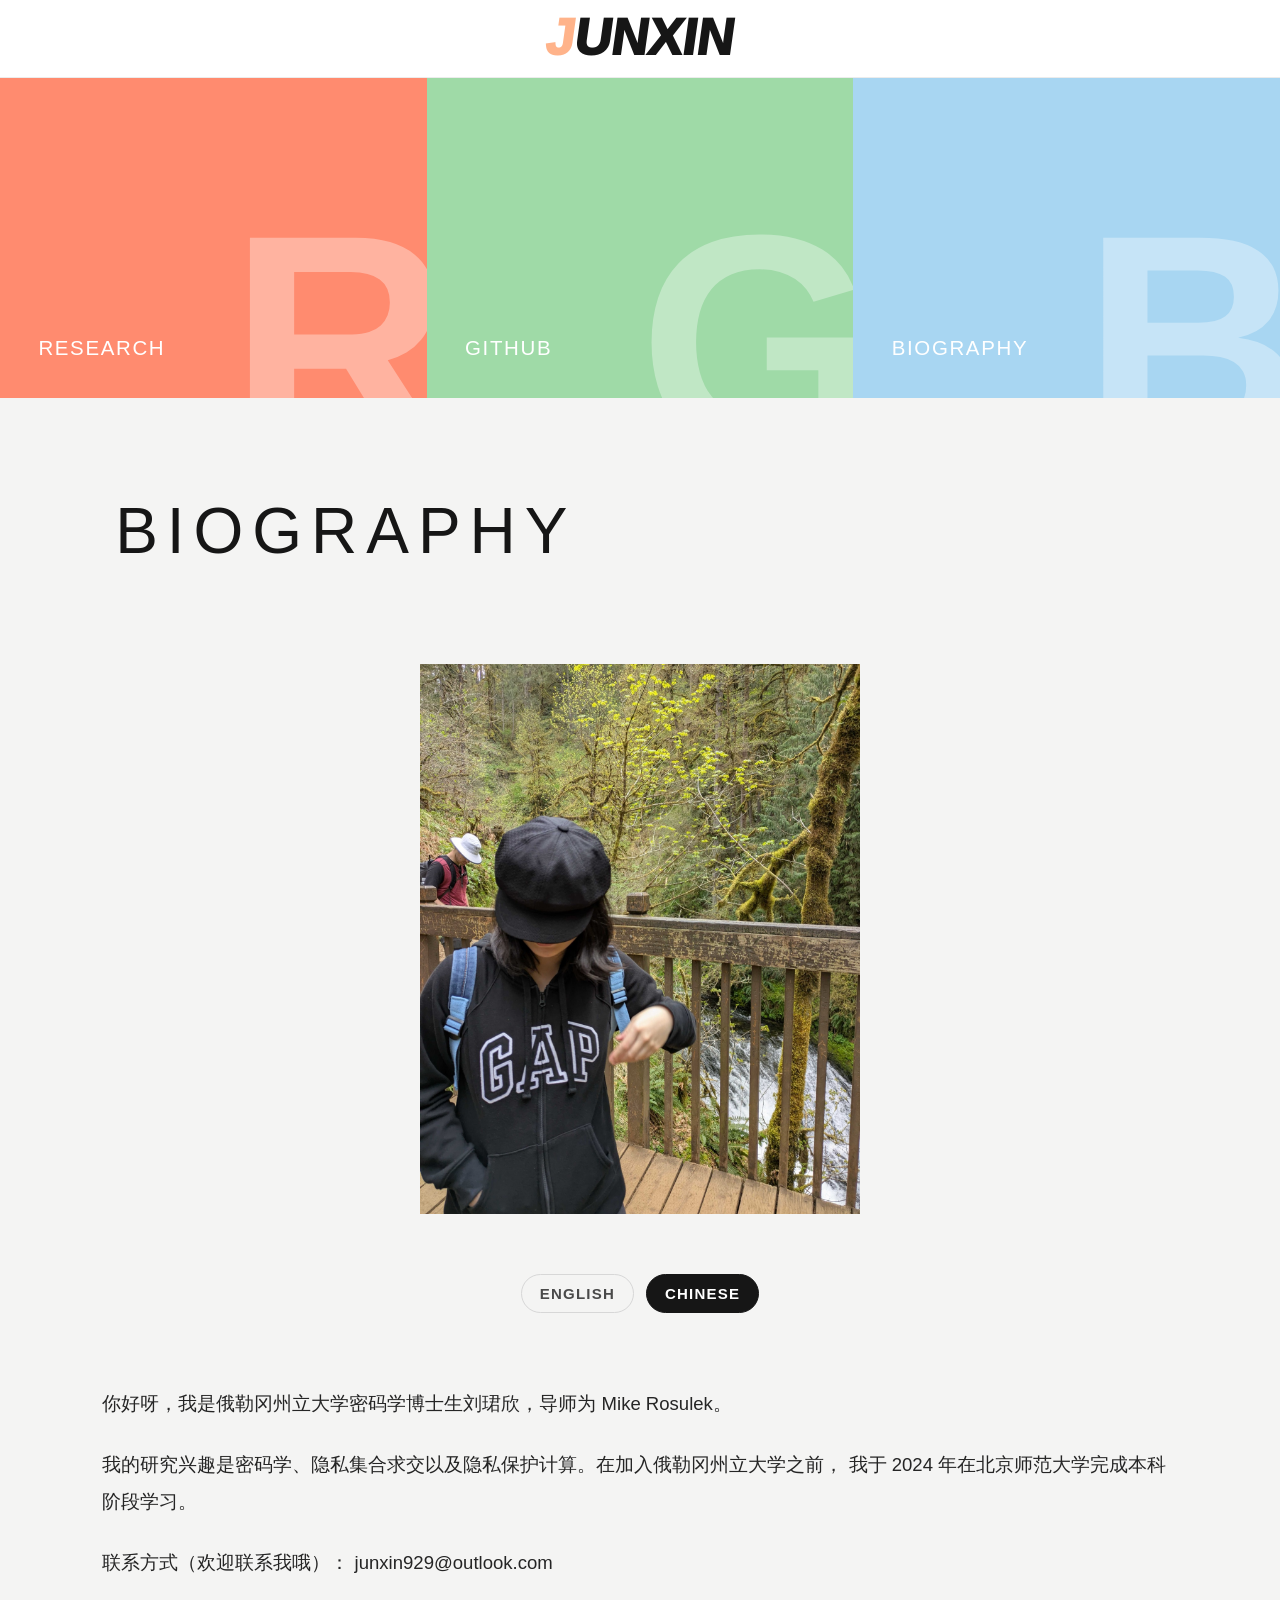
==== chinese.html @ f0408282 "Publish personal website" ====
<!doctype html>
<html lang="zh-CN">
  <head>
    <meta charset="utf-8" />
    <meta name="viewport" content="width=device-width, initial-scale=1" />
    <title>刘珺欣</title>
    <meta
      name="description"
      content="你好呀，我是俄勒冈州立大学密码学博士生，导师为 Mike Rosulek。"
    />
    <link rel="preload" href="assets/chinese-forest.jpg" as="image" />
    <link rel="stylesheet" href="styles.css" />
  </head>
  <body>
    <header class="topbar" aria-label="Primary navigation">
      <a class="logo" href="index.html" aria-label="Junxin Liu home">JUNXIN</a>
    </header>

    <main>
      <section class="entry-hero" aria-labelledby="hero-title">
        <h1 id="hero-title" class="sr-only">刘君鑫</h1>
        <a class="entry-tile entry-research" href="research.html" aria-label="Research">
          <span class="entry-letter">R</span>
          <span class="entry-label">Research</span>
        </a>
        <a class="entry-tile entry-github" href="https://github.com/junxin-L" aria-label="GitHub">
          <span class="entry-letter">G</span>
          <span class="entry-label">GitHub</span>
        </a>
        <a class="entry-tile entry-bio" href="#biography" aria-label="Biography">
          <span class="entry-letter">B</span>
          <span class="entry-label">Biography</span>
        </a>
      </section>

      <section class="biography" id="biography" aria-labelledby="bio-title">
        <div class="section-title">
          <h2 id="bio-title">BIOGRAPHY</h2>
        </div>

        <div class="bio-photo-wrap is-forest">
          <img src="assets/chinese-forest.jpg" alt="刘君鑫在森林步道前" />
        </div>

        <div class="language-switcher" aria-label="Language choices">
          <a class="language-card is-english" href="index.html">
            <span>English</span>
          </a>
          <a class="language-card is-chinese" href="chinese.html" aria-current="page">
            <span>Chinese</span>
          </a>
        </div>

        <article class="bio-copy">
          <p>
           你好呀，我是俄勒冈州立大学密码学博士生刘珺欣，导师为
           <a href="https://garbledcircus.com/">Mike Rosulek</a>。
          </p>
          <p>
            我的研究兴趣是密码学、隐私集合求交以及隐私保护计算。在加入俄勒冈州立大学之前，
            我于 2024 年在北京师范大学完成本科阶段学习。
          </p>
          <p>
            联系方式（欢迎联系我哦）：
            <a href="mailto:junxin929@outlook.com">junxin929@outlook.com</a>
          </p>
        </article>
      </section>
    </main>
  </body>
</html>
---- styles.css ----
:root {
  --paper: #f4f4f3;
  --white: #ffffff;
  --ink: #161616;
  --soft-ink: #4a4a4a;
  --line: #dddddd;
  --orange: #ffb38a;
  --coral: #ff8b6f;
  --lime: #9fdaa7;
  --pink: #ff9fcb;
  --sky: #a8d6f2;
  --yellow: #f6b23d;
  --green: #1f7f3b;
  --blue: #12358f;
}

* {
  box-sizing: border-box;
}

html {
  background: var(--paper);
  color: var(--ink);
  font-family:
    "Helvetica Neue", Arial, ui-sans-serif, system-ui, -apple-system,
    BlinkMacSystemFont, "Segoe UI", sans-serif;
}

body {
  margin: 0;
  min-width: 320px;
  background: var(--paper);
}

a {
  color: inherit;
  text-decoration: none;
}

.sr-only {
  position: absolute;
  width: 1px;
  height: 1px;
  overflow: hidden;
  clip: rect(0, 0, 0, 0);
  white-space: nowrap;
}

.topbar {
  position: sticky;
  z-index: 20;
  top: 0;
  display: flex;
  align-items: center;
  justify-content: center;
  min-height: 78px;
  border-bottom: 1px solid #ececec;
  padding: 0 clamp(18px, 3vw, 34px);
  background: var(--white);
}

.logo {
  font-size: clamp(2rem, 4vw, 3.25rem);
  font-weight: 950;
  line-height: 0.8;
  letter-spacing: 0;
  transform: skew(-8deg);
}

.logo::first-letter {
  color: var(--orange);
}

.entry-hero {
  display: grid;
  grid-template-columns: repeat(3, 1fr);
  min-height: clamp(220px, 32vw, 320px);
  background: var(--white);
}

.entry-tile {
  position: relative;
  min-height: clamp(220px, 32vw, 320px);
  overflow: hidden;
  color: var(--white);
  isolation: isolate;
  transition:
    transform 180ms ease,
    filter 180ms ease;
}

.entry-tile:hover {
  filter: brightness(1.04) saturate(1.08);
}

.entry-letter {
  position: absolute;
  right: -0.08em;
  bottom: -0.22em;
  color: rgba(255, 255, 255, 0.34);
  font-size: clamp(13rem, 24vw, 24rem);
  font-weight: 800;
  line-height: 0.8;
  pointer-events: none;
}

.entry-label {
  position: absolute;
  z-index: 2;
  left: clamp(22px, 3vw, 42px);
  bottom: clamp(22px, 3vw, 38px);
  font-size: clamp(1rem, 1.6vw, 1.45rem);
  font-weight: 400;
  letter-spacing: 0.08em;
  text-transform: uppercase;
}

.entry-research {
  background: var(--coral);
}

.entry-github {
  background: var(--lime);
  color: var(--white);
}

.entry-github .entry-letter {
  right: -0.08em;
  bottom: -0.22em;
  transform: none;
  font-size: clamp(13rem, 24vw, 24rem);
}

.entry-bio {
  background: var(--sky);
}

.entry-bio .entry-letter {
  right: -0.08em;
  left: auto;
  bottom: -0.22em;
  color: rgba(255, 255, 255, 0.34);
  font-size: clamp(13rem, 24vw, 24rem);
}

.entry-bio .entry-label {
  right: auto;
  left: clamp(22px, 3vw, 42px);
  text-align: left;
}

.biography {
  background: var(--paper);
}

.section-title {
  padding: clamp(64px, 8vw, 96px) clamp(28px, 9vw, 120px);
}

.section-title h2,
.research-heading h1,
.research-panel h2 {
  margin: 0;
  font-weight: 300;
  letter-spacing: 0.14em;
}

.section-title h2 {
  font-size: clamp(2.5rem, 5vw, 4rem);
}

.bio-photo-wrap {
  width: min(48vw, 620px);
  margin: 0 auto;
  background: transparent !important;
}

.bio-photo-wrap.is-heart {
  width: min(42vw, 500px);
}

.bio-photo-wrap.is-forest {
  width: min(38vw, 440px);
}

.bio-photo-wrap img {
  display: block;
  width: 100%;
  aspect-ratio: 3 / 2;
  object-fit: cover;
  object-position: 50% 43%;
}

.bio-photo-wrap.is-heart img {
  aspect-ratio: 4 / 5;
  object-position: 50% 38%;
}

.bio-photo-wrap.is-forest img {
  aspect-ratio: 4 / 5;
  object-position: 48% 50%;
}

.photo-caption {
  display: block;
  width: 100%;
  margin: 16px auto 0;
  padding: 0;
  background: transparent;
  color: #8f8f8f;
  font-size: 0.78rem;
  font-style: italic;
  line-height: 1.4;
  text-align: center;
}

.photo-caption:empty {
  display: none;
}

.language-switcher {
  display: flex;
  flex-wrap: wrap;
  align-items: center;
  justify-content: center;
  gap: 12px;
  margin: 60px auto 72px;
}

.language-card {
  appearance: none;
  font: inherit;
  border: 1px solid #d7d7d7;
  border-radius: 999px;
  padding: 10px 18px;
  background: transparent;
  color: var(--soft-ink);
  font-size: 0.94rem;
  font-weight: 700;
  letter-spacing: 0.08em;
  text-align: center;
  text-transform: uppercase;
  cursor: pointer;
  transition:
    background 160ms ease,
    border-color 160ms ease,
    color 160ms ease;
}

.language-card:hover,
.language-card[aria-current="page"] {
  border-color: var(--ink);
  background: var(--ink);
  color: var(--white);
}

.bio-copy {
  width: min(84vw, 1080px);
  margin: 0 auto;
  padding-bottom: clamp(80px, 11vw, 150px);
}

.bio-copy p {
  margin: 0 0 24px;
  color: #252525;
  font-size: clamp(1.05rem, 1.45vw, 1.24rem);
  font-weight: 300;
  line-height: 2;
}

.social-footer {
  display: grid;
  justify-items: center;
  gap: 24px;
  padding: clamp(44px, 7vw, 80px) 24px;
  background: var(--white);
}

.social-links {
  display: flex;
  flex-wrap: wrap;
  justify-content: center;
  gap: clamp(18px, 3vw, 30px);
}

.social-links a {
  display: grid;
  justify-items: center;
  gap: 8px;
  color: #9a9a9a;
  font-size: 0.76rem;
  transition:
    color 160ms ease,
    transform 160ms ease;
}

.social-links a:hover {
  color: var(--ink);
  transform: translateY(-2px);
}

.social-icon {
  display: grid;
  place-items: center;
  width: 44px;
  height: 44px;
  border-radius: 50%;
  background: #9d9d9d;
  color: var(--white);
  font-size: 1.35rem;
  font-weight: 500;
  line-height: 1;
}

.social-icon svg {
  width: 22px;
  height: 22px;
  fill: none;
  stroke: currentColor;
  stroke-linecap: round;
  stroke-linejoin: round;
  stroke-width: 1.8;
}

.social-x {
  font-size: 1.3rem;
}

.social-links small {
  font-size: 0.74rem;
  font-weight: 300;
  letter-spacing: 0.02em;
}

.life-page {
  background: #f1f1ef;
}

.life-hero {
  padding: clamp(70px, 10vw, 130px) clamp(28px, 9vw, 120px) clamp(52px, 7vw, 88px);
}

.life-hero p,
.life-copy span {
  margin: 0 0 18px;
  color: var(--coral);
  font-size: 0.86rem;
  font-weight: 800;
  letter-spacing: 0.1em;
}

.life-hero h1 {
  max-width: 720px;
  margin: 0;
  font-size: clamp(2.7rem, 6vw, 6rem);
  font-weight: 300;
  letter-spacing: 0;
  line-height: 1.02;
}

.life-feature {
  display: grid;
  grid-template-columns: minmax(240px, 0.72fr) minmax(0, 1fr);
  align-items: end;
  gap: clamp(28px, 5vw, 72px);
  padding: clamp(34px, 6vw, 76px) clamp(28px, 9vw, 120px);
}

.life-feature + .life-feature {
  border-top: 1px solid #dededb;
}

.life-copy {
  padding-bottom: clamp(8px, 2vw, 28px);
}

.life-copy h2 {
  margin: 0 0 20px;
  font-size: clamp(2.2rem, 4.8vw, 5rem);
  font-weight: 300;
  letter-spacing: 0;
  line-height: 0.96;
}

.life-copy p {
  max-width: 440px;
  margin: 0;
  color: var(--soft-ink);
  font-size: clamp(1rem, 1.35vw, 1.18rem);
  font-weight: 300;
  line-height: 1.8;
}

.life-feature img {
  display: block;
  width: 100%;
  max-height: 660px;
  object-fit: cover;
}

.volleyball-feature {
  grid-template-columns: minmax(0, 1fr) minmax(240px, 0.72fr);
}

.volleyball-feature .life-copy {
  order: 2;
}

.oreo-feature img {
  aspect-ratio: 16 / 9;
  object-position: 48% 54%;
}

.volleyball-feature img {
  aspect-ratio: 4 / 3;
  object-position: 50% 46%;
}

.music-feature img {
  width: min(76%, 420px);
  aspect-ratio: 4 / 5;
  object-position: 50% 50%;
}

.research-heading {
  padding: clamp(64px, 8vw, 104px) clamp(28px, 9vw, 120px) clamp(44px, 6vw, 70px);
  background: var(--paper);
}

.research-heading p {
  margin: 0 0 18px;
  color: var(--green);
  font-size: 0.92rem;
  font-weight: 700;
  letter-spacing: 0.04em;
}

.research-heading h1 {
  max-width: 660px;
  margin-bottom: 22px;
  font-family: "SFMono-Regular", "Roboto Mono", Menlo, Consolas, monospace;
  font-size: clamp(2rem, 3.35vw, 3rem);
  font-weight: 300;
  letter-spacing: 0;
  line-height: 1.28;
}

.research-heading span {
  display: block;
  max-width: 620px;
  color: var(--soft-ink);
  font-size: 1rem;
  font-weight: 300;
  letter-spacing: 0.01em;
  line-height: 1.75;
}

.research-layout {
  display: grid;
  grid-template-columns: minmax(180px, 0.34fr) minmax(0, 1fr);
  gap: clamp(22px, 3vw, 36px);
  align-items: start;
  padding: 0 clamp(28px, 9vw, 120px) clamp(80px, 10vw, 140px);
}

.research-panel {
  background: var(--white);
  border: 1px solid #eeeeee;
  padding: clamp(24px, 3vw, 40px);
}

.research-panel h2 {
  margin-bottom: 24px;
  font-size: 1rem;
  line-height: 1.2;
}

.interests-panel {
  position: sticky;
  top: 110px;
}

.interests-panel h2 {
  color: var(--coral);
  font-size: 1rem;
  font-weight: 800;
  letter-spacing: 0.12em;
}

.pill-list {
  display: flex;
  flex-wrap: wrap;
  gap: 10px;
  margin: 0;
  padding: 0;
  list-style: none;
}

.pill-list li,
.paper-links a {
  border: 1px solid #d8d8d8;
  border-radius: 999px;
  padding: 9px 14px;
  background: var(--white);
}

.pill-list li {
  color: #303030;
  font-size: 0.95rem;
}

.paper-meta {
  display: flex;
  flex-wrap: wrap;
  gap: 10px;
  margin-bottom: 20px;
  color: var(--coral);
  font-size: 0.9rem;
  font-weight: 800;
  letter-spacing: 0.1em;
  text-transform: uppercase;
}

.paper-panel h2 {
  max-width: 680px;
  margin: 0 0 16px;
  font-family: "SFMono-Regular", "Roboto Mono", Menlo, Consolas, monospace;
  font-size: clamp(1.08rem, 1.35vw, 1.32rem);
  font-weight: 300;
  letter-spacing: 0;
  line-height: 1.55;
}

.paper-panel p {
  max-width: 760px;
  color: var(--soft-ink);
  font-size: 1rem;
  font-weight: 300;
  letter-spacing: 0.01em;
  line-height: 1.75;
}

.paper-authors a {
  color: var(--ink);
  text-decoration: underline;
  text-decoration-color: #cfcfcf;
  text-underline-offset: 4px;
  transition:
    color 160ms ease,
    text-decoration-color 160ms ease;
}

.paper-authors a:hover {
  color: var(--coral);
  text-decoration-color: var(--coral);
}

.paper-figure {
  display: block;
  width: min(86%, 480px);
  margin: 26px 0 6px;
}

.paper-links {
  display: flex;
  flex-wrap: wrap;
  gap: 10px;
  margin-top: 28px;
}

.paper-links a:hover {
  border-color: var(--coral);
  background: var(--coral);
  color: var(--white);
}

@media (max-width: 900px) {
  .topbar {
    justify-content: center;
  }

  .entry-hero,
  .research-layout,
  .life-feature,
  .volleyball-feature {
    grid-template-columns: 1fr;
  }

  .entry-tile {
    min-height: 190px;
  }

  .entry-letter {
    font-size: clamp(10rem, 46vw, 18rem);
  }

  .bio-photo-wrap {
    width: min(76vw, 560px);
  }

  .bio-photo-wrap.is-heart {
    width: min(70vw, 440px);
  }

  .bio-photo-wrap.is-forest {
    width: min(68vw, 400px);
  }

  .interests-panel {
    position: static;
  }

  .volleyball-feature .life-copy {
    order: 0;
  }

  .language-switcher {
    width: min(86vw, 520px);
  }
}

@media (max-width: 560px) {
  .topbar {
    min-height: 64px;
  }

  .entry-tile {
    min-height: 168px;
  }

  .section-title {
    padding-inline: 24px;
  }

  .bio-copy {
    width: calc(100% - 48px);
  }

  .language-switcher {
    width: min(78vw, 280px);
  }
}
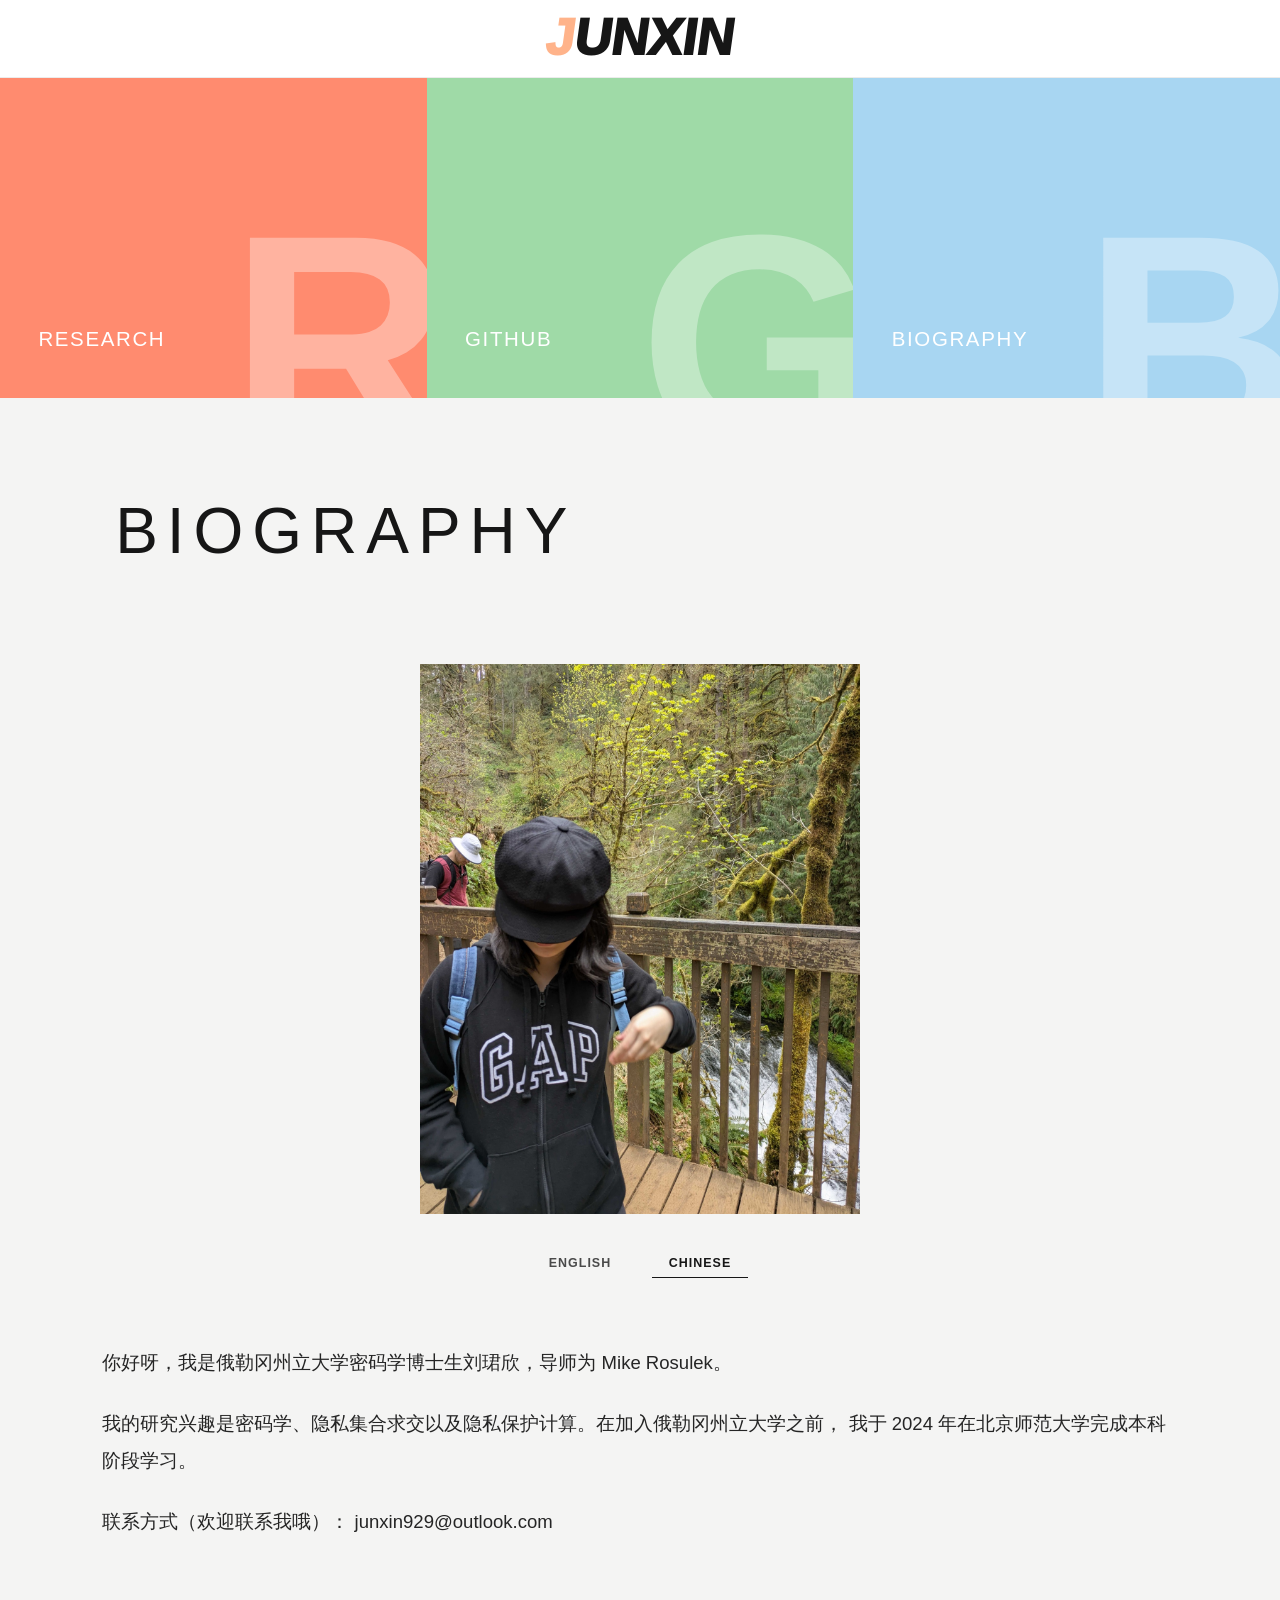
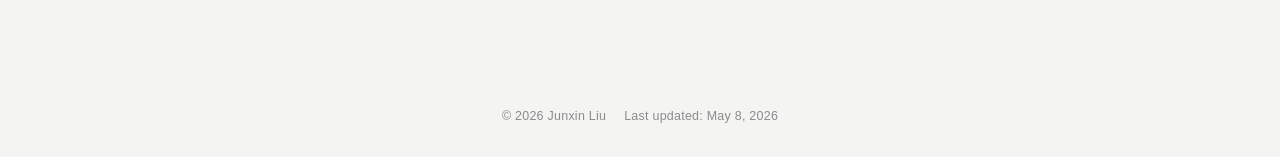
==== commit 0f755e00: "Update personal website design" ====
--- a/chinese.html
+++ b/chinese.html
@@ -13,7 +13,9 @@
   </head>
   <body>
     <header class="topbar" aria-label="Primary navigation">
-      <a class="logo" href="index.html" aria-label="Junxin Liu home">JUNXIN</a>
+      <a class="logo" href="index.html" aria-label="Junxin Liu home">
+        <span>J</span><span>U</span><span>N</span><span>X</span><span>I</span><span>N</span>
+      </a>
     </header>
 
     <main>
@@ -66,6 +68,31 @@
           </p>
         </article>
       </section>
+
+      <footer class="site-credits">
+        <span>© 2026 Junxin Liu</span>
+        <span>Last updated: May 8, 2026</span>
+      </footer>
     </main>
+    <script>
+      document.querySelectorAll(".logo").forEach((logo) => {
+        const letters = [...logo.querySelectorAll("span")];
+        logo.addEventListener("pointermove", (event) => {
+          const rect = logo.getBoundingClientRect();
+          const x = event.clientX - rect.left;
+
+          letters.forEach((letter) => {
+            const letterRect = letter.getBoundingClientRect();
+            const center = letterRect.left - rect.left + letterRect.width / 2;
+            const distance = Math.abs(x - center);
+            const lift = Math.max(0, 1 - distance / 46) * -9;
+            letter.style.setProperty("--wave", `${lift}px`);
+          });
+        });
+        logo.addEventListener("pointerleave", () => {
+          letters.forEach((letter) => letter.style.setProperty("--wave", "0px"));
+        });
+      });
+    </script>
   </body>
 </html>
--- a/styles.css
+++ b/styles.css
@@ -60,6 +60,7 @@
 }
 
 .logo {
+  display: inline-flex;
   font-size: clamp(2rem, 4vw, 3.25rem);
   font-weight: 950;
   line-height: 0.8;
@@ -67,7 +68,14 @@
   transform: skew(-8deg);
 }
 
-.logo::first-letter {
+.logo span {
+  display: inline-block;
+  --wave: 0px;
+  transform: translateY(var(--wave));
+  transition: transform 180ms cubic-bezier(0.2, 0.8, 0.2, 1);
+}
+
+.logo span:first-child {
   color: var(--orange);
 }
 
@@ -80,21 +88,48 @@
 
 .entry-tile {
   position: relative;
+  --mx: 50%;
+  --my: 50%;
   min-height: clamp(220px, 32vw, 320px);
   overflow: hidden;
   color: var(--white);
   isolation: isolate;
   transition:
-    transform 180ms ease,
-    filter 180ms ease;
+    filter 180ms ease,
+    transform 220ms ease;
 }
 
 .entry-tile:hover {
-  filter: brightness(1.04) saturate(1.08);
+  filter: saturate(1.03);
+}
+
+.entry-tile::before {
+  position: absolute;
+  inset: 0;
+  z-index: 2;
+  opacity: 0;
+  content: "";
+  background: rgba(255, 255, 255, 0.08);
+  transition: opacity 220ms ease;
+  pointer-events: none;
+}
+
+.entry-tile:hover::before {
+  opacity: 1;
+}
+
+.entry-tile:hover .entry-letter {
+  opacity: 0;
+  transform: translate3d(-0.02em, -0.02em, 0) scale(0.98);
+}
+
+.entry-tile:hover .entry-label {
+  transform: translateY(-4px);
 }
 
 .entry-letter {
   position: absolute;
+  z-index: 3;
   right: -0.08em;
   bottom: -0.22em;
   color: rgba(255, 255, 255, 0.34);
@@ -102,17 +137,74 @@
   font-weight: 800;
   line-height: 0.8;
   pointer-events: none;
+  transition:
+    color 220ms ease,
+    opacity 220ms ease,
+    transform 320ms ease;
 }
 
 .entry-label {
   position: absolute;
-  z-index: 2;
+  z-index: 3;
   left: clamp(22px, 3vw, 42px);
   bottom: clamp(22px, 3vw, 38px);
   font-size: clamp(1rem, 1.6vw, 1.45rem);
   font-weight: 400;
   letter-spacing: 0.08em;
   text-transform: uppercase;
+  transition: transform 220ms ease;
+}
+
+.entry-label::after {
+  display: block;
+  width: 0;
+  height: 1px;
+  margin-top: 8px;
+  background: rgba(255, 255, 255, 0.78);
+  content: "";
+  transition: width 240ms ease;
+}
+
+.entry-tile:hover .entry-label::after {
+  width: 100%;
+}
+
+.entry-reveal {
+  position: absolute;
+  inset: 0;
+  z-index: 1;
+  opacity: 0;
+  clip-path: circle(0 at var(--mx) var(--my));
+  transition:
+    clip-path 520ms cubic-bezier(0.19, 1, 0.22, 1),
+    opacity 180ms ease;
+  pointer-events: none;
+}
+
+.entry-reveal img {
+  display: block;
+  width: 100%;
+  height: 100%;
+  filter: saturate(1.04) contrast(0.94);
+  object-fit: cover;
+}
+
+.entry-tile:hover .entry-reveal {
+  opacity: 0.72;
+  clip-path: circle(34% at var(--mx) var(--my));
+}
+
+.entry-research .entry-reveal img {
+  object-position: 52% 48%;
+}
+
+.entry-github .entry-reveal img {
+  filter: saturate(0.82) contrast(0.76) brightness(1.06);
+  object-position: 50% 54%;
+}
+
+.entry-bio .entry-reveal img {
+  object-position: 52% 52%;
 }
 
 .entry-research {
@@ -223,35 +315,87 @@
   flex-wrap: wrap;
   align-items: center;
   justify-content: center;
-  gap: 12px;
-  margin: 60px auto 72px;
+  gap: 24px;
+  width: max-content;
+  margin: 34px auto 66px;
+  padding: 0;
 }
 
 .language-card {
   appearance: none;
+  position: relative;
   font: inherit;
-  border: 1px solid #d7d7d7;
-  border-radius: 999px;
-  padding: 10px 18px;
+  min-width: 96px;
+  border: 0;
+  border-radius: 0;
+  padding: 8px 0;
   background: transparent;
   color: var(--soft-ink);
-  font-size: 0.94rem;
+  font-size: 0.78rem;
   font-weight: 700;
   letter-spacing: 0.08em;
   text-align: center;
   text-transform: uppercase;
   cursor: pointer;
+  overflow: hidden;
   transition:
     background 160ms ease,
-    border-color 160ms ease,
     color 160ms ease;
+}
+
+.language-card span {
+  display: inline-block;
+  transition:
+    opacity 160ms ease,
+    transform 180ms ease;
+}
+
+.language-card::after {
+  position: absolute;
+  inset: 0;
+  display: grid;
+  place-items: center;
+  opacity: 0;
+  color: currentColor;
+  content: attr(data-hover-label);
+  transform: translateY(12px);
+  transition:
+    opacity 160ms ease,
+    transform 180ms ease;
+}
+
+.language-card:hover span {
+  opacity: 0;
+  transform: translateY(-12px);
+}
+
+.language-card:hover::after {
+  opacity: 1;
+  transform: translateY(0);
 }
 
 .language-card:hover,
 .language-card[aria-current="page"] {
-  border-color: var(--ink);
-  background: var(--ink);
-  color: var(--white);
+  background: transparent;
+  color: var(--ink);
+}
+
+.language-card::before {
+  position: absolute;
+  right: 0;
+  bottom: 0;
+  left: 0;
+  height: 1px;
+  background: currentColor;
+  content: "";
+  transform: scaleX(0);
+  transform-origin: center;
+  transition: transform 180ms ease;
+}
+
+.language-card:hover::before,
+.language-card[aria-current="page"]::before {
+  transform: scaleX(1);
 }
 
 .bio-copy {
@@ -297,6 +441,10 @@
 .social-links a:hover {
   color: var(--ink);
   transform: translateY(-2px);
+}
+
+.social-links a:hover .social-icon {
+  background: #888888;
 }
 
 .social-icon {
@@ -310,6 +458,9 @@
   font-size: 1.35rem;
   font-weight: 500;
   line-height: 1;
+  transition:
+    background 180ms ease,
+    transform 220ms ease;
 }
 
 .social-icon svg {
@@ -326,18 +477,267 @@
   font-size: 1.3rem;
 }
 
+.social-life:hover .social-icon {
+  animation: heart-hop 980ms ease;
+}
+
+.social-life:hover .social-icon svg {
+  animation: heart-beat 980ms ease;
+}
+
+.social-x-link:hover .social-x {
+  animation: x-flip 520ms ease;
+}
+
+.social-instagram:hover .social-icon {
+  animation: camera-click 560ms ease;
+}
+
+.social-instagram:hover circle:nth-of-type(1) {
+  animation: lens-pop 560ms ease;
+}
+
+.social-instagram:hover circle:nth-of-type(2) {
+  animation: flash-dot 560ms ease;
+}
+
+.social-email:hover .social-icon {
+  animation: envelope-lift 620ms ease;
+}
+
+.social-email:hover path {
+  animation: envelope-open 620ms ease;
+}
+
 .social-links small {
   font-size: 0.74rem;
   font-weight: 300;
   letter-spacing: 0.02em;
 }
 
+.site-credits {
+  display: flex;
+  flex-wrap: wrap;
+  justify-content: center;
+  gap: 8px 18px;
+  width: min(86vw, 980px);
+  margin: 4px auto 34px;
+  color: #8b8b8b;
+  font-size: 0.78rem;
+  font-weight: 300;
+  letter-spacing: 0.02em;
+}
+
+.life-credits {
+  position: relative;
+  z-index: 3;
+  margin-top: -34px;
+  margin-bottom: 44px;
+  color: rgba(255, 255, 255, 0.74);
+}
+
+@keyframes heart-hop {
+  0%,
+  100% {
+    transform: translateY(0) scale(1);
+  }
+  42% {
+    transform: translateY(-8px) scale(1.05);
+  }
+  68% {
+    transform: translateY(1px) scale(0.98);
+  }
+}
+
+@keyframes heart-beat {
+  0%,
+  100% {
+    transform: scale(1);
+  }
+  45% {
+    transform: scale(1.18);
+  }
+}
+
+@keyframes x-flip {
+  0%,
+  100% {
+    transform: rotate(0deg) scale(1);
+  }
+  50% {
+    transform: rotate(-12deg) scale(1.08);
+  }
+}
+
+@keyframes camera-click {
+  0%,
+  100% {
+    transform: translateY(0);
+  }
+  35% {
+    transform: translateY(-2px) scale(0.96);
+  }
+  62% {
+    transform: translateY(0) scale(1.04);
+  }
+}
+
+@keyframes lens-pop {
+  0%,
+  100% {
+    transform: scale(1);
+  }
+  45% {
+    transform: scale(1.35);
+  }
+}
+
+@keyframes flash-dot {
+  0%,
+  100% {
+    opacity: 1;
+  }
+  45% {
+    opacity: 0.25;
+  }
+}
+
+@keyframes envelope-lift {
+  0%,
+  100% {
+    transform: translateY(0);
+  }
+  45% {
+    transform: translateY(-5px);
+  }
+}
+
+@keyframes envelope-open {
+  0%,
+  100% {
+    transform: translateY(0);
+  }
+  45% {
+    transform: translateY(-2px);
+  }
+}
+
+.life-body,
 .life-page {
-  background: #f1f1ef;
+  position: relative;
+  min-height: 100vh;
+  background:
+    linear-gradient(rgba(245, 245, 241, 0.28), rgba(245, 245, 241, 0.28)),
+    url("assets/van-gogh-seine.jpg") center / cover fixed;
+  cursor: none;
+}
+
+.life-body::before {
+  position: fixed;
+  inset: 0;
+  z-index: 0;
+  background: rgba(245, 245, 241, 0.46);
+  backdrop-filter: blur(8px) saturate(0.78);
+  content: "";
+  pointer-events: none;
+}
+
+.life-page .topbar,
+.life-page .life-hero {
+  position: relative;
+  z-index: 3;
+}
+
+.life-page a,
+.life-page button {
+  cursor: none;
+}
+
+.life-cursor {
+  position: fixed;
+  z-index: 101;
+  top: 0;
+  left: 0;
+  width: 26px;
+  height: 26px;
+  border: 0;
+  border-radius: 50%;
+  opacity: 0;
+  box-shadow:
+    0 0 0 1px rgba(255, 255, 255, 0.3),
+    0 0 18px rgba(255, 255, 255, 0.3);
+  transform: translate(-50%, -50%);
+  transition:
+    opacity 140ms ease,
+    width 160ms ease,
+    height 160ms ease,
+    box-shadow 160ms ease;
+  pointer-events: none;
+}
+
+.life-cursor.is-visible {
+  opacity: 1;
+}
+
+.life-cursor.is-hovering {
+  width: 38px;
+  height: 38px;
+  box-shadow:
+    0 0 0 1px rgba(255, 255, 255, 0.42),
+    0 0 22px rgba(255, 255, 255, 0.48);
+}
+
+.life-clear-spot {
+  position: fixed;
+  z-index: 2;
+  inset: 0;
+  --spot-x: 50vw;
+  --spot-y: 50vh;
+  --spot-size: 44px;
+  width: 100vw;
+  height: 100vh;
+  opacity: 0;
+  background:
+    url("assets/van-gogh-seine.jpg") center / cover fixed;
+  filter: saturate(1.26) contrast(1.16);
+  mask-image: radial-gradient(
+    circle at var(--spot-x) var(--spot-y),
+    #000 0 var(--spot-size),
+    rgba(0, 0, 0, 0.46) calc(var(--spot-size) + 13px),
+    transparent calc(var(--spot-size) + 28px)
+  );
+  -webkit-mask-image: radial-gradient(
+    circle at var(--spot-x) var(--spot-y),
+    #000 0 var(--spot-size),
+    rgba(0, 0, 0, 0.46) calc(var(--spot-size) + 13px),
+    transparent calc(var(--spot-size) + 28px)
+  );
+  pointer-events: none;
+  transition: opacity 150ms ease;
+}
+
+.life-clear-spot.is-visible {
+  opacity: 1;
+}
+
+.life-clear-spot.is-hovering {
+  --spot-size: 56px;
+}
+
+.life-clear-spot.is-on-card {
+  --spot-size: 28px;
+  opacity: 0.42;
+}
+
+.life-clear-spot.is-on-card.is-hovering {
+  --spot-size: 34px;
+  opacity: 0.34;
 }
 
 .life-hero {
-  padding: clamp(70px, 10vw, 130px) clamp(28px, 9vw, 120px) clamp(52px, 7vw, 88px);
+  width: min(86vw, 1060px);
+  margin: 0 auto;
+  padding: clamp(78px, 11vw, 140px) 0 clamp(38px, 6vw, 70px);
 }
 
 .life-hero p,
@@ -350,40 +750,64 @@
 }
 
 .life-hero h1 {
-  max-width: 720px;
+  max-width: 760px;
   margin: 0;
-  font-size: clamp(2.7rem, 6vw, 6rem);
+  color: var(--white);
+  font-size: clamp(2.6rem, 5.6vw, 5.6rem);
   font-weight: 300;
   letter-spacing: 0;
   line-height: 1.02;
 }
 
 .life-feature {
+  position: relative;
   display: grid;
-  grid-template-columns: minmax(240px, 0.72fr) minmax(0, 1fr);
-  align-items: end;
-  gap: clamp(28px, 5vw, 72px);
-  padding: clamp(34px, 6vw, 76px) clamp(28px, 9vw, 120px);
+  grid-template-columns: minmax(220px, 0.42fr) minmax(0, 1fr);
+  align-items: center;
+  gap: clamp(24px, 4vw, 58px);
+  width: min(90vw, 1220px);
+  min-height: auto;
+  margin: 0 auto clamp(48px, 8vw, 110px);
+  padding: clamp(28px, 4vw, 54px);
+  background: rgba(255, 255, 255, 0.46);
+  backdrop-filter: blur(16px) saturate(0.92);
+  box-shadow: 0 20px 80px rgba(20, 20, 20, 0.12);
+  opacity: 0;
+  transform: translateY(64px) scale(0.985);
+  transition:
+    opacity 740ms ease,
+    transform 840ms cubic-bezier(0.19, 1, 0.22, 1);
+}
+
+.life-feature > * {
+  position: relative;
+  z-index: 3;
+}
+
+.life-feature.is-visible {
+  opacity: 1;
+  transform: none;
 }
 
 .life-feature + .life-feature {
-  border-top: 1px solid #dededb;
+  border-top: 0;
 }
 
 .life-copy {
-  padding-bottom: clamp(8px, 2vw, 28px);
+  align-self: end;
+  padding-bottom: clamp(14px, 3vw, 42px);
 }
 
 .life-copy h2 {
   margin: 0 0 20px;
-  font-size: clamp(2.2rem, 4.8vw, 5rem);
+  font-size: clamp(2rem, 4.2vw, 4.4rem);
   font-weight: 300;
   letter-spacing: 0;
   line-height: 0.96;
 }
 
 .life-copy p {
-  max-width: 440px;
+  max-width: 420px;
   margin: 0;
   color: var(--soft-ink);
   font-size: clamp(1rem, 1.35vw, 1.18rem);
@@ -394,32 +818,96 @@
 .life-feature img {
   display: block;
   width: 100%;
-  max-height: 660px;
-  object-fit: cover;
+  height: auto;
+  max-height: none;
+  object-fit: contain;
 }
 
 .volleyball-feature {
-  grid-template-columns: minmax(0, 1fr) minmax(240px, 0.72fr);
+  grid-template-columns: minmax(220px, 0.42fr) minmax(0, 0.88fr);
 }
 
 .volleyball-feature .life-copy {
-  order: 2;
+  order: 0;
 }
 
 .oreo-feature img {
-  aspect-ratio: 16 / 9;
+  width: min(100%, 880px);
+  max-height: 66vh;
+  aspect-ratio: auto;
   object-position: 48% 54%;
 }
 
 .volleyball-feature img {
-  aspect-ratio: 4 / 3;
+  width: min(78%, 620px);
+  max-height: 50vh;
+  justify-self: end;
+  aspect-ratio: auto;
   object-position: 50% 46%;
 }
 
+.music-feature {
+  grid-template-columns: minmax(220px, 0.42fr) minmax(0, 0.88fr);
+}
+
 .music-feature img {
-  width: min(76%, 420px);
-  aspect-ratio: 4 / 5;
+  width: min(88%, 560px);
+  max-height: 64vh;
+  margin-inline: auto;
+  aspect-ratio: auto;
   object-position: 50% 50%;
+}
+
+.life-spark {
+  position: fixed;
+  z-index: 120;
+  left: 0;
+  top: 0;
+  font-size: var(--spark-size, 1.25rem);
+  line-height: 1;
+  opacity: 0;
+  pointer-events: none;
+  transform:
+    translate(var(--spark-x), var(--spark-y))
+    translate(-50%, -50%)
+    scale(0.82)
+    rotate(var(--spark-rotate, 0deg));
+  animation: life-spark-rise 920ms ease-out forwards;
+  filter: drop-shadow(0 6px 14px rgba(40, 35, 30, 0.16));
+}
+
+.life-spark.is-oreo {
+  color: #ff7f82;
+}
+
+.life-spark.is-music {
+  color: #5f7f86;
+}
+
+@keyframes life-spark-rise {
+  0% {
+    opacity: 0;
+    transform:
+      translate(var(--spark-x), var(--spark-y))
+      translate(-50%, -50%)
+      translateY(8px)
+      scale(0.7)
+      rotate(var(--spark-rotate, 0deg));
+  }
+
+  18% {
+    opacity: 1;
+  }
+
+  100% {
+    opacity: 0;
+    transform:
+      translate(var(--spark-x), var(--spark-y))
+      translate(calc(-50% + var(--spark-drift, 0px)), -50%)
+      translateY(-54px)
+      scale(1.18)
+      rotate(calc(var(--spark-rotate, 0deg) + 14deg));
+  }
 }
 
 .research-heading {
@@ -582,7 +1070,8 @@
   .entry-hero,
   .research-layout,
   .life-feature,
-  .volleyball-feature {
+  .volleyball-feature,
+  .music-feature {
     grid-template-columns: 1fr;
   }
 
@@ -615,7 +1104,7 @@
   }
 
   .language-switcher {
-    width: min(86vw, 520px);
+    width: max-content;
   }
 }
 
@@ -637,6 +1126,7 @@
   }
 
   .language-switcher {
-    width: min(78vw, 280px);
-  }
-}
+    width: max-content;
+    max-width: calc(100% - 48px);
+  }
+}
